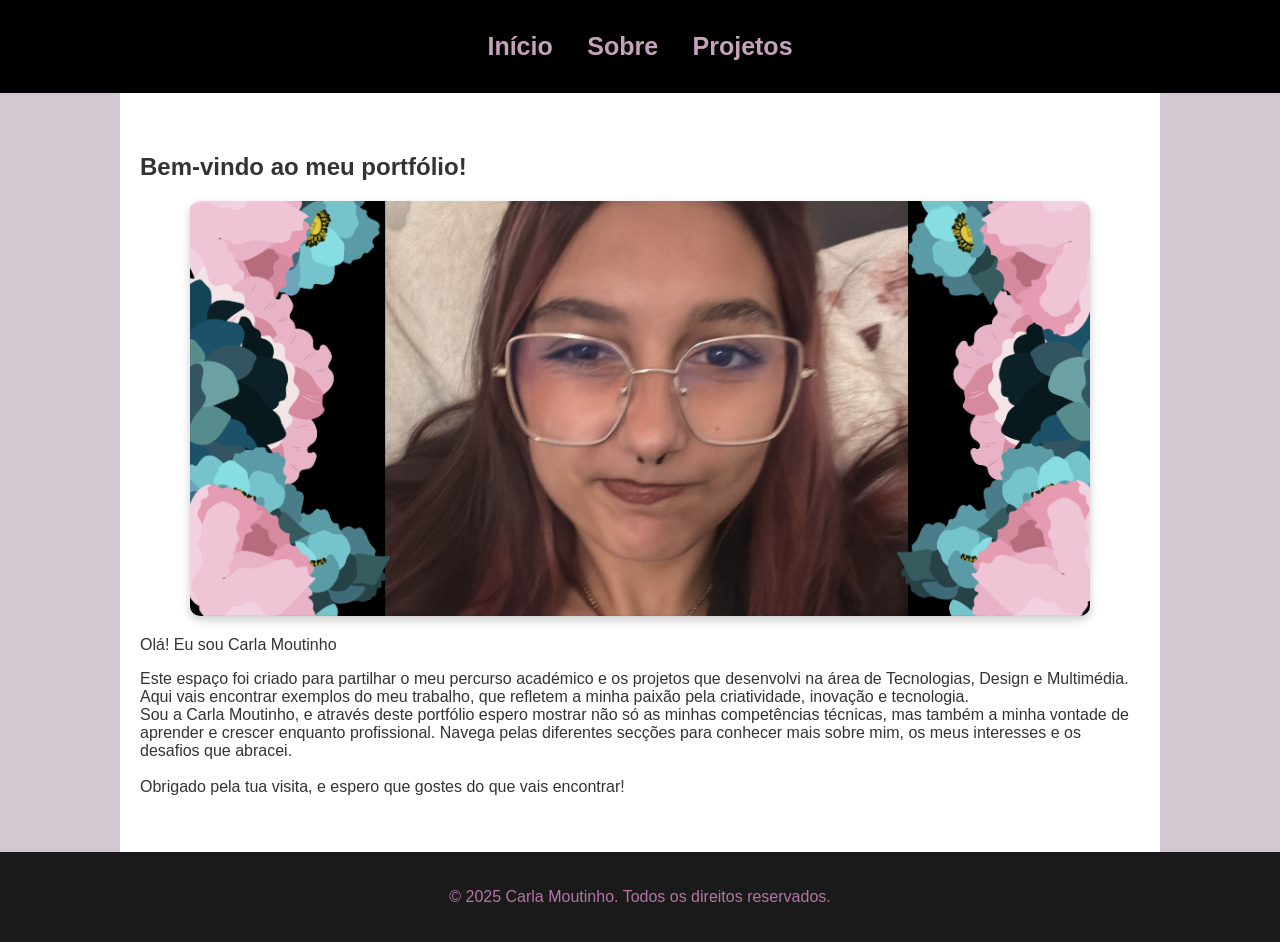
==== Index.html @ 16a02d61 "Add files via upload" ====
<!DOCTYPE html>
<html lang="pt">
<head>
  <meta charset="UTF-8">
  <meta name="viewport" content="width=device-width, initial-scale=1.0">
  <title>Meu Portfólio</title>
  <link rel="stylesheet" href="style.css">
</head>
<body>
  <header>
    <nav>
      <a href="index.html">Início</a>
      <a href="sobre.html">Sobre</a>
      <a href="projetos.html">Projetos</a>
    </nav>
  </header>

  <section>
    <h2>Bem-vindo ao meu portfólio!</h2>
     <img src="Fotos/fotoinicial.jpeg" alt="Foto Inicial" class="foto-inicial">
    <p>Olá! Eu sou Carla Moutinho </p>
    <p>Este espaço foi criado para partilhar o meu percurso académico e os projetos que desenvolvi na área de Tecnologias, Design e Multimédia. Aqui vais encontrar exemplos do meu trabalho, que refletem a minha paixão pela criatividade, inovação e tecnologia. <br>Sou a Carla Moutinho, e através deste portfólio espero mostrar não só as minhas competências técnicas, mas também a minha vontade de aprender e crescer enquanto profissional. Navega pelas diferentes secções para conhecer mais sobre mim, os meus interesses e os desafios que abracei. <br> <br>Obrigado pela tua visita, e espero que gostes do que vais encontrar!<br>  </p>
    
</section>

  <footer>
    <p>© 2025 Carla Moutinho. Todos os direitos reservados.</p>
  </footer>
</body>
</html>
---- style.css ----
body {
  font-family: 'Segoe UI', sans-serif;
  margin: 0;
  background-color: #beadbaa9;
  color: #333;
}

header {
  background-color: black;
  color: #b475a5;
  padding: 2rem;
  text-align: center;
}

nav a {
  font-size: 25px;
  margin: 0 15px;
  text-decoration: none;
  color: #c5a2bc;
  font-weight: bold;
}

section {
  padding: 40px 20px;
  max-width: 1000px;
  margin: auto;
  background-color: #ffffff;
}

.foto-perfil {
  width: 300px;
  height: 300px;
  object-fit: cover;
  border-radius: 50%;
  margin-top: 10px;
  border: 4px solid rgba(184, 79, 140, 0.438);
}

.foto-inicial {
  width: 100%;
  max-width: 900px; /* limita o tamanho máximo */
  height: auto;
  display: block;
  margin: 20px auto; /* centraliza a imagem */
  border-radius: 10px; /* opcional: cantos arredondados */
  box-shadow: 0 4px 10px rgba(0,0,0,0.2); /* opcional: sombra para dar destaque */
}

.projetos {
  display: flex;
  flex-wrap: wrap;
  gap: 20px;
  justify-content: center;
}

.projeto {
  background-color: #b475a57c;
  padding: 20px;
  border-radius: 10px;
  box-shadow: 0 2px 10px rgba(0,0,0,0.1);
  transition: all 0.3s ease;
}

.ver-mais-btn {
  margin-top: 10px;
  padding: 8px 12px;
  background-color: #b475a5;
  border: none;
  color: white;
  border-radius: 5px;
  cursor: pointer;
}

.ver-mais-btn:hover {
  background-color: #9b5a8d;
}

.mais-texto {
  display: none;
  margin-top: 15px;
}

.imagem-extra {
  width: 100%;
  max-width: 100%;
  height: auto;
  border-radius: 8px;
  margin-top: 10px;
  object-fit: cover;
}

footer {
  text-align: center;
  padding: 20px;
  background-color: #1a1a1a;
  color: #b475a5;
}
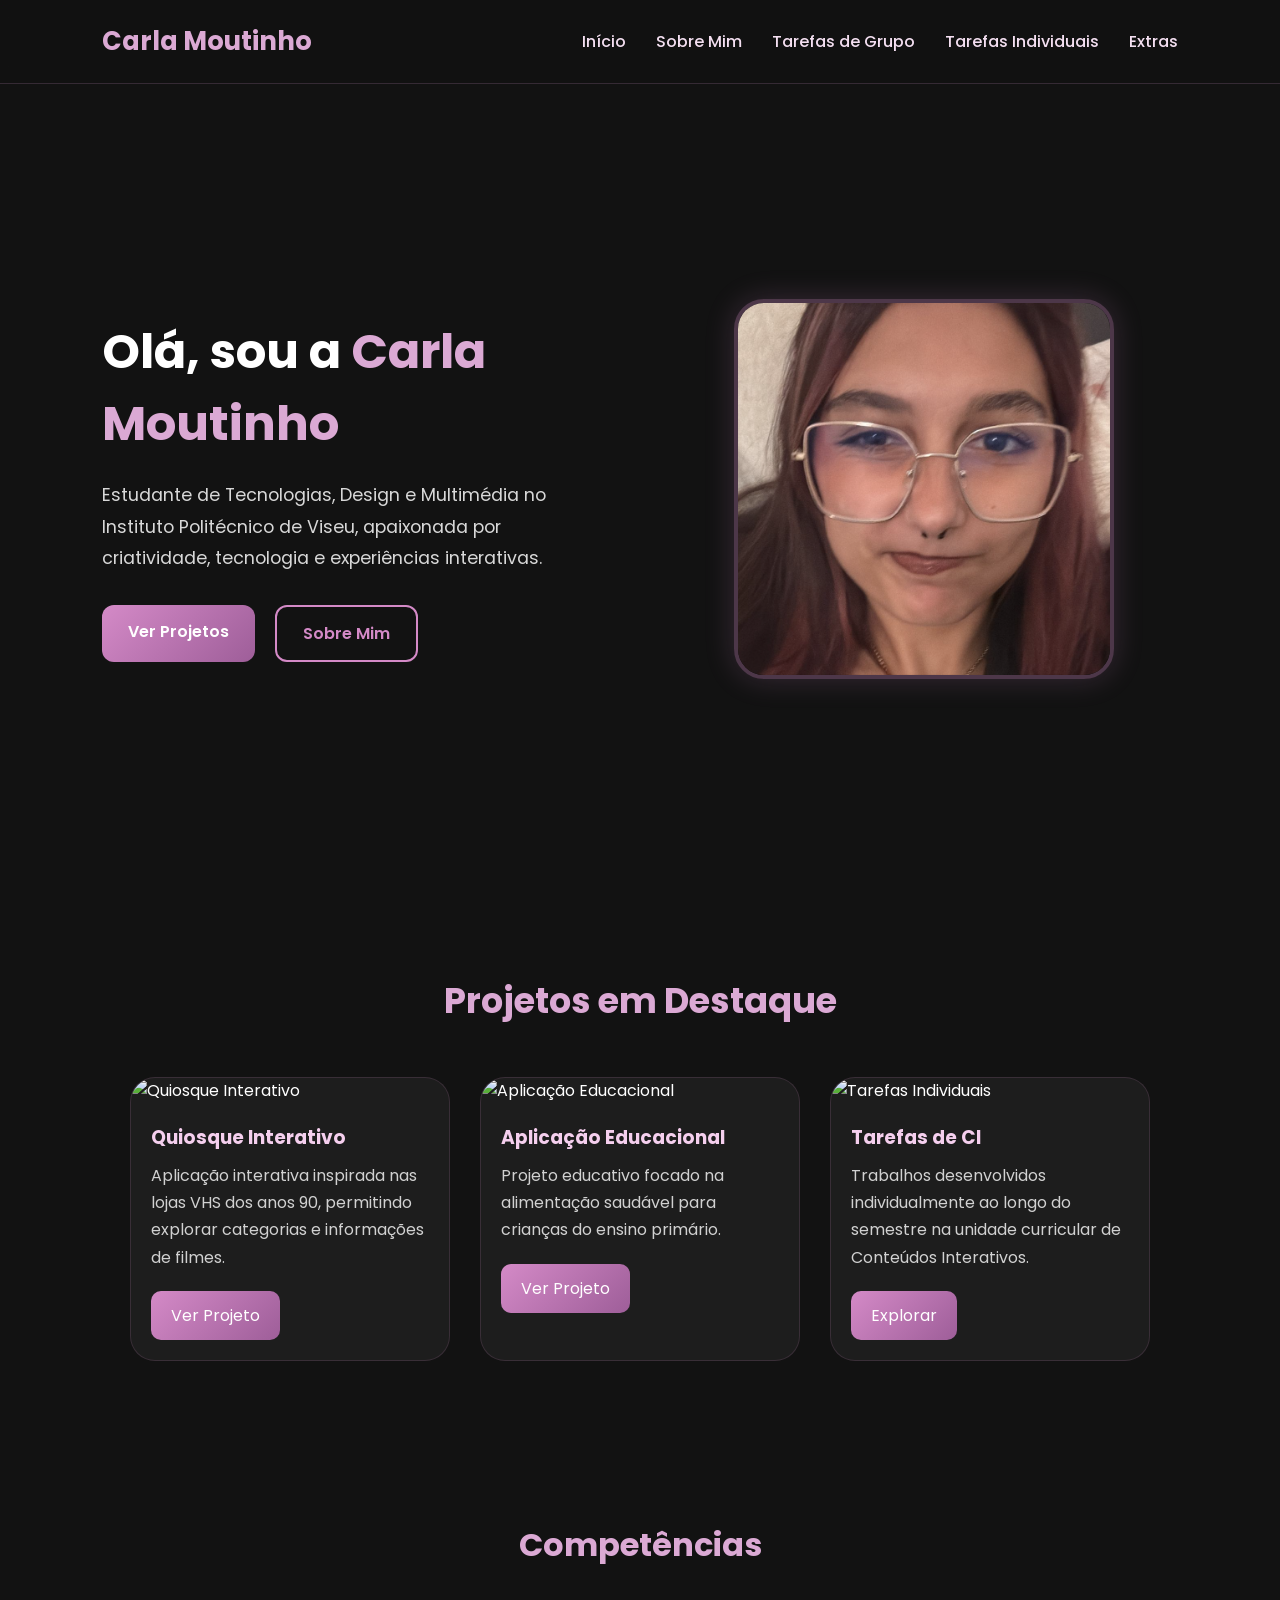
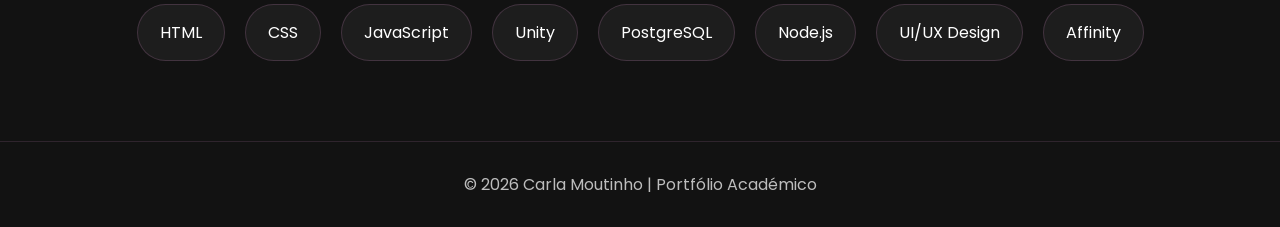
==== commit 4b29b8af: "Add files via upload update" ====
--- a/Index.html
+++ b/Index.html
@@ -1,31 +1,140 @@
 <!DOCTYPE html>
 <html lang="pt">
+
 <head>
-  <meta charset="UTF-8">
-  <meta name="viewport" content="width=device-width, initial-scale=1.0">
-  <title>Meu Portfólio</title>
-  <link rel="stylesheet" href="style.css">
+    <meta charset="UTF-8">
+    <meta name="viewport" content="width=device-width, initial-scale=1.0">
+    <title>Carla Moutinho | Portfólio</title>
+    <link rel="stylesheet" href="style.css">
 </head>
+
 <body>
-  <header>
-    <nav>
-      <a href="index.html">Início</a>
-      <a href="sobre.html">Sobre</a>
-      <a href="projetos.html">Projetos</a>
-    </nav>
-  </header>
 
-  <section>
-    <h2>Bem-vindo ao meu portfólio!</h2>
-     <img src="Fotos/fotoinicial.jpeg" alt="Foto Inicial" class="foto-inicial">
-    <p>Olá! Eu sou Carla Moutinho </p>
-    <p>Este espaço foi criado para partilhar o meu percurso académico e os projetos que desenvolvi na área de Tecnologias, Design e Multimédia. Aqui vais encontrar exemplos do meu trabalho, que refletem a minha paixão pela criatividade, inovação e tecnologia. <br>Sou a Carla Moutinho, e através deste portfólio espero mostrar não só as minhas competências técnicas, mas também a minha vontade de aprender e crescer enquanto profissional. Navega pelas diferentes secções para conhecer mais sobre mim, os meus interesses e os desafios que abracei. <br> <br>Obrigado pela tua visita, e espero que gostes do que vais encontrar!<br>  </p>
-    
-</section>
+    <!-- Navbar -->
+    <header>
+        <nav class="navbar">
+            <h1 class="logo">Carla Moutinho</h1>
 
-  <footer>
-    <p>© 2025 Carla Moutinho. Todos os direitos reservados.</p>
-  </footer>
+            <ul class="nav-links">
+                <li><a href="index.html">Início</a></li>
+                <li><a href="sobre.html">Sobre Mim</a></li>
+                <li><a href="tarefasgrupo.html">Tarefas de Grupo</a></li>
+                <li><a href="tarefasindividuais.html">Tarefas Individuais</a></li>
+                <li><a href="extras.html">Extras</a></li>
+            </ul>
+        </nav>
+    </header>
+
+    <!-- Hero Section -->
+    <section class="hero">
+
+        <div class="hero-text">
+            <h2>Olá, sou a <span>Carla Moutinho</span></h2>
+
+            <p>
+                Estudante de Tecnologias, Design e Multimédia no Instituto Politécnico de Viseu,
+                apaixonada por criatividade, tecnologia e experiências interativas.
+            </p>
+
+            <div class="hero-buttons">
+                <a href="tarefasgrupo.html" class="btn-primary">
+                    Ver Projetos
+                </a>
+
+                <a href="sobre.html" class="btn-secondary">
+                    Sobre Mim
+                </a>
+            </div>
+        </div>
+
+        <div class="hero-image">
+            <img src="Fotos/fotoinicial.jpeg" alt="Foto Carla">
+        </div>
+
+    </section>
+
+    <!-- Projetos Destaque -->
+    <section class="destaques">
+
+        <h2>Projetos em Destaque</h2>
+
+        <div class="cards-container">
+
+            <!-- Card 1 -->
+            <div class="card">
+                <img src="Fotos/tg1-preview.png" alt="Quiosque Interativo">
+
+                <h3>Quiosque Interativo</h3>
+
+                <p>
+                    Aplicação interativa inspirada nas lojas VHS dos anos 90,
+                    permitindo explorar categorias e informações de filmes.
+                </p>
+
+                <a href="tarefasgrupo.html" class="card-btn">
+                    Ver Projeto
+                </a>
+            </div>
+
+            <!-- Card 2 -->
+            <div class="card">
+                <img src="Fotos/ludico-preview.png" alt="Aplicação Educacional">
+
+                <h3>Aplicação Educacional</h3>
+
+                <p>
+                    Projeto educativo focado na alimentação saudável para
+                    crianças do ensino primário.
+                </p>
+
+                <a href="tarefasgrupo.html" class="card-btn">
+                    Ver Projeto
+                </a>
+            </div>
+
+            <!-- Card 3 -->
+            <div class="card">
+                <img src="Fotos/ci-preview.png" alt="Tarefas Individuais">
+
+                <h3>Tarefas de CI</h3>
+
+                <p>
+                    Trabalhos desenvolvidos individualmente ao longo do semestre
+                    na unidade curricular de Conteúdos Interativos.
+                </p>
+
+                <a href="tarefasindividuais.html" class="card-btn">
+                    Explorar
+                </a>
+            </div>
+
+        </div>
+    </section>
+
+    <!-- Competências -->
+    <section class="competencias">
+
+        <h2>Competências</h2>
+
+        <div class="skills">
+
+            <span>HTML</span>
+            <span>CSS</span>
+            <span>JavaScript</span>
+            <span>Unity</span>
+            <span>PostgreSQL</span>
+            <span>Node.js</span>
+            <span>UI/UX Design</span>
+            <span>Affinity</span>
+
+        </div>
+    </section>
+
+    <!-- Footer -->
+    <footer>
+        <p>© 2026 Carla Moutinho | Portfólio Académico</p>
+    </footer>
+
 </body>
-</html>
 
+</html>
--- a/style.css
+++ b/style.css
@@ -1,97 +1,692 @@
-body {
-  font-family: 'Segoe UI', sans-serif;
-  margin: 0;
-  background-color: #beadbaa9;
-  color: #333;
-}
-
-header {
-  background-color: black;
-  color: #b475a5;
-  padding: 2rem;
-  text-align: center;
-}
-
-nav a {
-  font-size: 25px;
-  margin: 0 15px;
-  text-decoration: none;
-  color: #c5a2bc;
-  font-weight: bold;
-}
-
-section {
-  padding: 40px 20px;
-  max-width: 1000px;
-  margin: auto;
-  background-color: #ffffff;
-}
-
-.foto-perfil {
-  width: 300px;
-  height: 300px;
-  object-fit: cover;
-  border-radius: 50%;
-  margin-top: 10px;
-  border: 4px solid rgba(184, 79, 140, 0.438);
-}
-
-.foto-inicial {
-  width: 100%;
-  max-width: 900px; /* limita o tamanho máximo */
-  height: auto;
-  display: block;
-  margin: 20px auto; /* centraliza a imagem */
-  border-radius: 10px; /* opcional: cantos arredondados */
-  box-shadow: 0 4px 10px rgba(0,0,0,0.2); /* opcional: sombra para dar destaque */
-}
-
-.projetos {
-  display: flex;
-  flex-wrap: wrap;
-  gap: 20px;
-  justify-content: center;
-}
-
-.projeto {
-  background-color: #b475a57c;
-  padding: 20px;
-  border-radius: 10px;
-  box-shadow: 0 2px 10px rgba(0,0,0,0.1);
-  transition: all 0.3s ease;
-}
-
-.ver-mais-btn {
-  margin-top: 10px;
-  padding: 8px 12px;
-  background-color: #b475a5;
-  border: none;
-  color: white;
-  border-radius: 5px;
-  cursor: pointer;
-}
-
-.ver-mais-btn:hover {
-  background-color: #9b5a8d;
-}
-
-.mais-texto {
-  display: none;
-  margin-top: 15px;
-}
-
-.imagem-extra {
-  width: 100%;
-  max-width: 100%;
-  height: auto;
-  border-radius: 8px;
-  margin-top: 10px;
-  object-fit: cover;
-}
-
-footer {
-  text-align: center;
-  padding: 20px;
-  background-color: #1a1a1a;
-  color: #b475a5;
-}
+@import url('https://fonts.googleapis.com/css2?family=Poppins:wght@300;400;500;600;700&display=swap');
+
+*{
+    margin: 0;
+    padding: 0;
+    box-sizing: border-box;
+}
+
+html{
+    scroll-behavior: smooth;
+}
+
+body{
+    font-family: 'Poppins', sans-serif;
+    background: #121212;
+    color: #ffffff;
+}
+
+/* NAVBAR */
+
+header{
+    position: sticky;
+    top: 0;
+    z-index: 1000;
+}
+
+.navbar{
+    display: flex;
+    justify-content: space-between;
+    align-items: center;
+    padding: 22px 8%;
+    background: rgba(18,18,18,0.95);
+    backdrop-filter: blur(10px);
+    border-bottom: 1px solid rgba(196, 142, 191, 0.2);
+}
+
+.logo{
+    color: #dba9d4;
+    font-size: 1.6rem;
+    font-weight: 700;
+}
+
+.nav-links{
+    display: flex;
+    list-style: none;
+    gap: 30px;
+}
+
+.nav-links a{
+    text-decoration: none;
+    color: #f4dff1;
+    transition: 0.3s;
+    font-weight: 500;
+}
+
+.nav-links a:hover{
+    color: #dba9d4;
+}
+
+/* HERO SECTION */
+
+.hero{
+    min-height: 90vh;
+    display: flex;
+    justify-content: space-between;
+    align-items: center;
+    padding: 80px 8%;
+    gap: 60px;
+}
+
+.hero-text{
+    flex: 1;
+}
+
+.hero-text h2{
+    font-size: 3rem;
+    margin-bottom: 20px;
+}
+
+.hero-text span{
+    color: #dba9d4;
+}
+
+.hero-text p{
+    font-size: 1.1rem;
+    line-height: 1.8;
+    color: #d8d8d8;
+    margin-bottom: 30px;
+    max-width: 600px;
+}
+
+.hero-buttons{
+    display: flex;
+    gap: 20px;
+}
+
+.btn-primary,
+.btn-secondary{
+    text-decoration: none;
+    padding: 14px 26px;
+    border-radius: 12px;
+    transition: 0.3s;
+    font-weight: 600;
+}
+
+.btn-primary{
+    background: linear-gradient(135deg,#d48ac7,#9e5e99);
+    color: white;
+}
+
+.btn-primary:hover{
+    transform: translateY(-3px);
+}
+
+.btn-secondary{
+    border: 2px solid #d48ac7;
+    color: #d48ac7;
+}
+
+.btn-secondary:hover{
+    background: #d48ac7;
+    color: white;
+}
+
+.hero-image{
+    flex: 1;
+    display: flex;
+    justify-content: center;
+}
+
+.hero-image img{
+    width: 380px;
+    height: 380px;
+    object-fit: cover;
+    border-radius: 30px;
+    border: 4px solid rgba(212,138,199,0.3);
+    box-shadow: 0 0 30px rgba(212,138,199,0.2);
+}
+
+/* DESTAQUES */
+
+.destaques{
+    padding: 80px 8%;
+}
+
+.destaques h2{
+    text-align: center;
+    margin-bottom: 50px;
+    font-size: 2.2rem;
+    color: #dba9d4;
+}
+
+.cards-container{
+    display: flex;
+    justify-content: center;
+    flex-wrap: wrap;
+    gap: 30px;
+}
+
+.card{
+    background: #1d1d1d;
+    border-radius: 25px;
+    overflow: hidden;
+    width: 320px;
+    transition: 0.3s;
+    border: 1px solid rgba(212,138,199,0.15);
+}
+
+.card:hover{
+    transform: translateY(-8px);
+}
+
+.card img{
+    width: 100%;
+    height: 220px;
+    object-fit: cover;
+}
+
+.card h3{
+    padding: 20px 20px 10px;
+    color: #f5cfee;
+}
+
+.card p{
+    padding: 0 20px;
+    color: #d1d1d1;
+    line-height: 1.7;
+}
+
+.card-btn{
+    display: inline-block;
+    margin: 20px;
+    padding: 12px 20px;
+    background: linear-gradient(135deg,#d48ac7,#9e5e99);
+    color: white;
+    text-decoration: none;
+    border-radius: 10px;
+    transition: 0.3s;
+}
+
+.card-btn:hover{
+    transform: scale(1.05);
+}
+
+/* COMPETÊNCIAS */
+
+.competencias{
+    padding: 80px 8%;
+    text-align: center;
+}
+
+.competencias h2{
+    font-size: 2rem;
+    color: #dba9d4;
+    margin-bottom: 35px;
+}
+
+.skills{
+    display: flex;
+    justify-content: center;
+    flex-wrap: wrap;
+    gap: 20px;
+}
+
+.skills span{
+    background: #1d1d1d;
+    padding: 15px 22px;
+    border-radius: 50px;
+    border: 1px solid rgba(212,138,199,0.2);
+    transition: 0.3s;
+}
+
+.skills span:hover{
+    transform: scale(1.08);
+    background: #2a2a2a;
+}
+
+/* FOOTER */
+
+footer{
+    text-align: center;
+    padding: 30px;
+    border-top: 1px solid rgba(212,138,199,0.15);
+    color: #bdbdbd;
+}
+
+/* RESPONSIVO */
+
+@media(max-width: 900px){
+
+    .hero{
+        flex-direction: column-reverse;
+        text-align: center;
+    }
+
+    .hero-text p{
+        margin: auto;
+        margin-bottom: 30px;
+    }
+
+    .hero-buttons{
+        justify-content: center;
+    }
+
+    .navbar{
+        flex-direction: column;
+        gap: 20px;
+    }
+
+    .nav-links{
+        flex-wrap: wrap;
+        justify-content: center;
+    }
+
+    .hero-image img{
+        width: 280px;
+        height: 280px;
+    }
+
+}
+
+/* SOBRE MIM */
+
+.sobre-container{
+    display: flex;
+    align-items: center;
+    justify-content: center;
+    gap: 60px;
+    padding: 90px 8%;
+    flex-wrap: wrap;
+}
+
+.sobre-img img{
+    width: 350px;
+    height: 450px;
+    object-fit: cover;
+    border-radius: 30px;
+    border: 3px solid rgba(212,138,199,0.25);
+    box-shadow: 0 0 30px rgba(212,138,199,0.15);
+}
+
+.sobre-texto{
+    max-width: 700px;
+}
+
+.sobre-texto h2{
+    font-size: 2.5rem;
+    color: #dba9d4;
+    margin-bottom: 20px;
+}
+
+.sobre-texto p{
+    line-height: 1.9;
+    color: #d5d5d5;
+    margin-bottom: 20px;
+}
+
+/* INTERESSES */
+
+.interesses{
+    padding: 80px 8%;
+    text-align: center;
+}
+
+.interesses h2{
+    color: #dba9d4;
+    margin-bottom: 40px;
+    font-size: 2rem;
+}
+
+.interesses-cards{
+    display: flex;
+    justify-content: center;
+    gap: 30px;
+    flex-wrap: wrap;
+}
+
+.interesse-card{
+    background: #1d1d1d;
+    width: 300px;
+    padding: 30px;
+    border-radius: 25px;
+    transition: 0.3s;
+    border: 1px solid rgba(212,138,199,0.15);
+}
+
+.interesse-card:hover{
+    transform: translateY(-8px);
+}
+
+.interesse-card h3{
+    margin: 15px 0;
+    color: #f5cfee;
+}
+
+.interesse-card p{
+    color: #cccccc;
+    line-height: 1.7;
+}
+
+/* PAGE TITLE */
+
+.page-title{
+    text-align: center;
+    padding: 80px 8% 40px;
+}
+
+.page-title h2{
+    font-size: 2.5rem;
+    color: #dba9d4;
+    margin-bottom: 15px;
+}
+
+.page-title p{
+    color: #d3d3d3;
+    max-width: 700px;
+    margin: auto;
+    line-height: 1.8;
+}
+
+/* TAREFAS GRUPO */
+
+.projeto-grupo{
+    display: flex;
+    justify-content: center;
+    align-items: center;
+    gap: 50px;
+    padding: 80px 8%;
+    flex-wrap: wrap;
+}
+
+.grupo-info{
+    flex: 1;
+    min-width: 320px;
+}
+
+.grupo-info h2{
+    color: #f4c4eb;
+    margin-bottom: 20px;
+    font-size: 2rem;
+}
+
+.grupo-info p{
+    line-height: 1.9;
+    color: #d8d8d8;
+    margin-bottom: 20px;
+}
+
+/* TAGS */
+
+.tags{
+    display: flex;
+    flex-wrap: wrap;
+    gap: 12px;
+    margin-bottom: 25px;
+}
+
+.tags span{
+    background: #1d1d1d;
+    border: 1px solid rgba(212,138,199,0.15);
+    padding: 12px 18px;
+    border-radius: 50px;
+    color: #efc8e9;
+}
+
+/* BOTÕES */
+
+.botoes-projeto{
+    display: flex;
+    gap: 15px;
+    flex-wrap: wrap;
+    margin-top: 25px;
+}
+
+/* TG1 - GALERIA */
+
+.grupo-gallery{
+    display: grid;
+    grid-template-columns: repeat(2,1fr);
+    gap: 20px;
+    flex: 1;
+    min-width: 300px;
+    max-width: 550px;
+}
+
+.grupo-gallery img{
+    width: 100%;
+    height: 220px;
+    object-fit: cover;
+    border-radius: 20px;
+    transition: 0.3s;
+    border: 1px solid rgba(212,138,199,0.15);
+}
+
+.grupo-gallery img:hover{
+    transform: scale(1.03);
+}
+
+/* TG2 */
+
+.tg2{
+    border-top: 1px solid rgba(212,138,199,0.1);
+}
+
+
+.tg2-preview{
+    display: flex;
+    flex-wrap: wrap;
+    justify-content: center;
+    gap: 20px;
+    flex: 1;
+    min-width: 320px;
+    max-width: 950px;
+}
+
+.tg2-preview img{
+    width: 100%;
+    max-width: 420px;
+    height: 280px;
+    object-fit: cover;
+    border-radius: 20px;
+    transition: 0.3s;
+    border: 1px solid rgba(212,138,199,0.15);
+    box-shadow: 0 0 20px rgba(212,138,199,0.08);
+}
+
+.tg2-preview img:hover{
+    transform: scale(1.03);
+}
+
+/* RESPONSIVO */
+
+@media(max-width: 900px){
+
+    .grupo-gallery,
+    .tg2-preview{
+        grid-template-columns: 1fr;
+    }
+
+    .grupo-gallery img,
+    .tg2-preview img{
+        height: auto;
+    }
+}
+
+/* TG1 */
+
+.projeto-banner{
+    display: flex;
+    justify-content: center;
+    align-items: center;
+    gap: 60px;
+    padding: 90px 8%;
+    flex-wrap: wrap;
+}
+
+.banner-text{
+    flex: 1;
+}
+
+.banner-text h1{
+    font-size: 3rem;
+    color: #dba9d4;
+    margin-bottom: 20px;
+}
+
+.banner-text p{
+    color: #d8d8d8;
+    line-height: 1.9;
+    margin-bottom: 30px;
+}
+
+.banner-image img{
+    width: 450px;
+    border-radius: 30px;
+}
+
+.info-section{
+    padding: 70px 8%;
+    text-align: center;
+}
+
+.info-section h2{
+    color: #dba9d4;
+    margin-bottom: 20px;
+    font-size: 2rem;
+}
+
+.info-section p{
+    max-width: 900px;
+    margin: auto;
+    line-height: 1.9;
+    color: #d5d5d5;
+}
+
+.galeria{
+    padding: 70px 8%;
+}
+
+.galeria h2{
+    text-align: center;
+    color: #dba9d4;
+    margin-bottom: 40px;
+}
+
+.galeria-grid{
+    display: grid;
+    grid-template-columns: repeat(2,1fr);
+    gap: 25px;
+}
+
+.galeria-grid img{
+    width: 100%;
+    border-radius: 20px;
+    transition: 0.3s;
+}
+
+.galeria-grid img:hover{
+    transform: scale(1.02);
+}
+.botoes-projeto{
+    display: flex;
+    gap: 15px;
+    flex-wrap: wrap;
+    margin-top: 25px;
+}
+.card-buttons{
+    display: flex;
+    gap: 10px;
+    flex-wrap: wrap;
+    padding: 0 20px 20px;
+}
+
+/* PROJETOS CRIATIVOS */
+
+.arte-card{
+    background: #1d1d1d;
+    border-radius: 25px;
+    overflow: hidden;
+    border: 1px solid rgba(212,138,199,0.15);
+    transition: 0.3s;
+}
+
+.arte-card:hover{
+    transform: translateY(-8px);
+}
+
+.arte-card img{
+    width: 100%;
+    height: 400px;
+    object-fit: cover;
+}
+
+.arte-card p{
+    padding: 20px;
+    text-align: center;
+    color: #d7d7d7;
+    line-height: 1.7;
+}
+/* FICHAS 8 9 10 */
+
+.coluna{
+    flex-direction: column;
+    text-align: center;
+}
+
+.centro{
+    max-width: 900px;
+}
+
+.coluna .tags{
+    justify-content: center;
+}
+
+.coluna .botoes-projeto{
+    justify-content: center;
+}
+
+.coluna .tg2-preview{
+    max-width: 1200px;
+    justify-content: center;
+}
+
+.coluna .tg2-preview img{
+    max-width: 380px;
+    height: 250px;
+}
+
+/* PROJETOS CRIATIVOS */
+
+.galeria-criativa{
+    display: flex;
+    justify-content: center;
+    gap: 30px;
+    flex-wrap: wrap;
+    margin-top: 50px;
+}
+
+.arte-card{
+    background: #1d1d1d;
+    border-radius: 30px;
+    overflow: hidden;
+    width: 350px;
+    transition: 0.3s;
+    border: 1px solid rgba(212,138,199,0.15);
+}
+
+.arte-card:hover{
+    transform: translateY(-8px);
+}
+
+.arte-card img{
+    width: 100%;
+    height: 420px;
+    object-fit: contain;
+    background: #161616;
+}
+
+.arte-info{
+    padding: 25px;
+    text-align: center;
+}
+
+.arte-info h3{
+    color: #f4c4eb;
+    margin-bottom: 12px;
+}
+
+.arte-info p{
+    color: #d7d7d7;
+    line-height: 1.8;
+}
